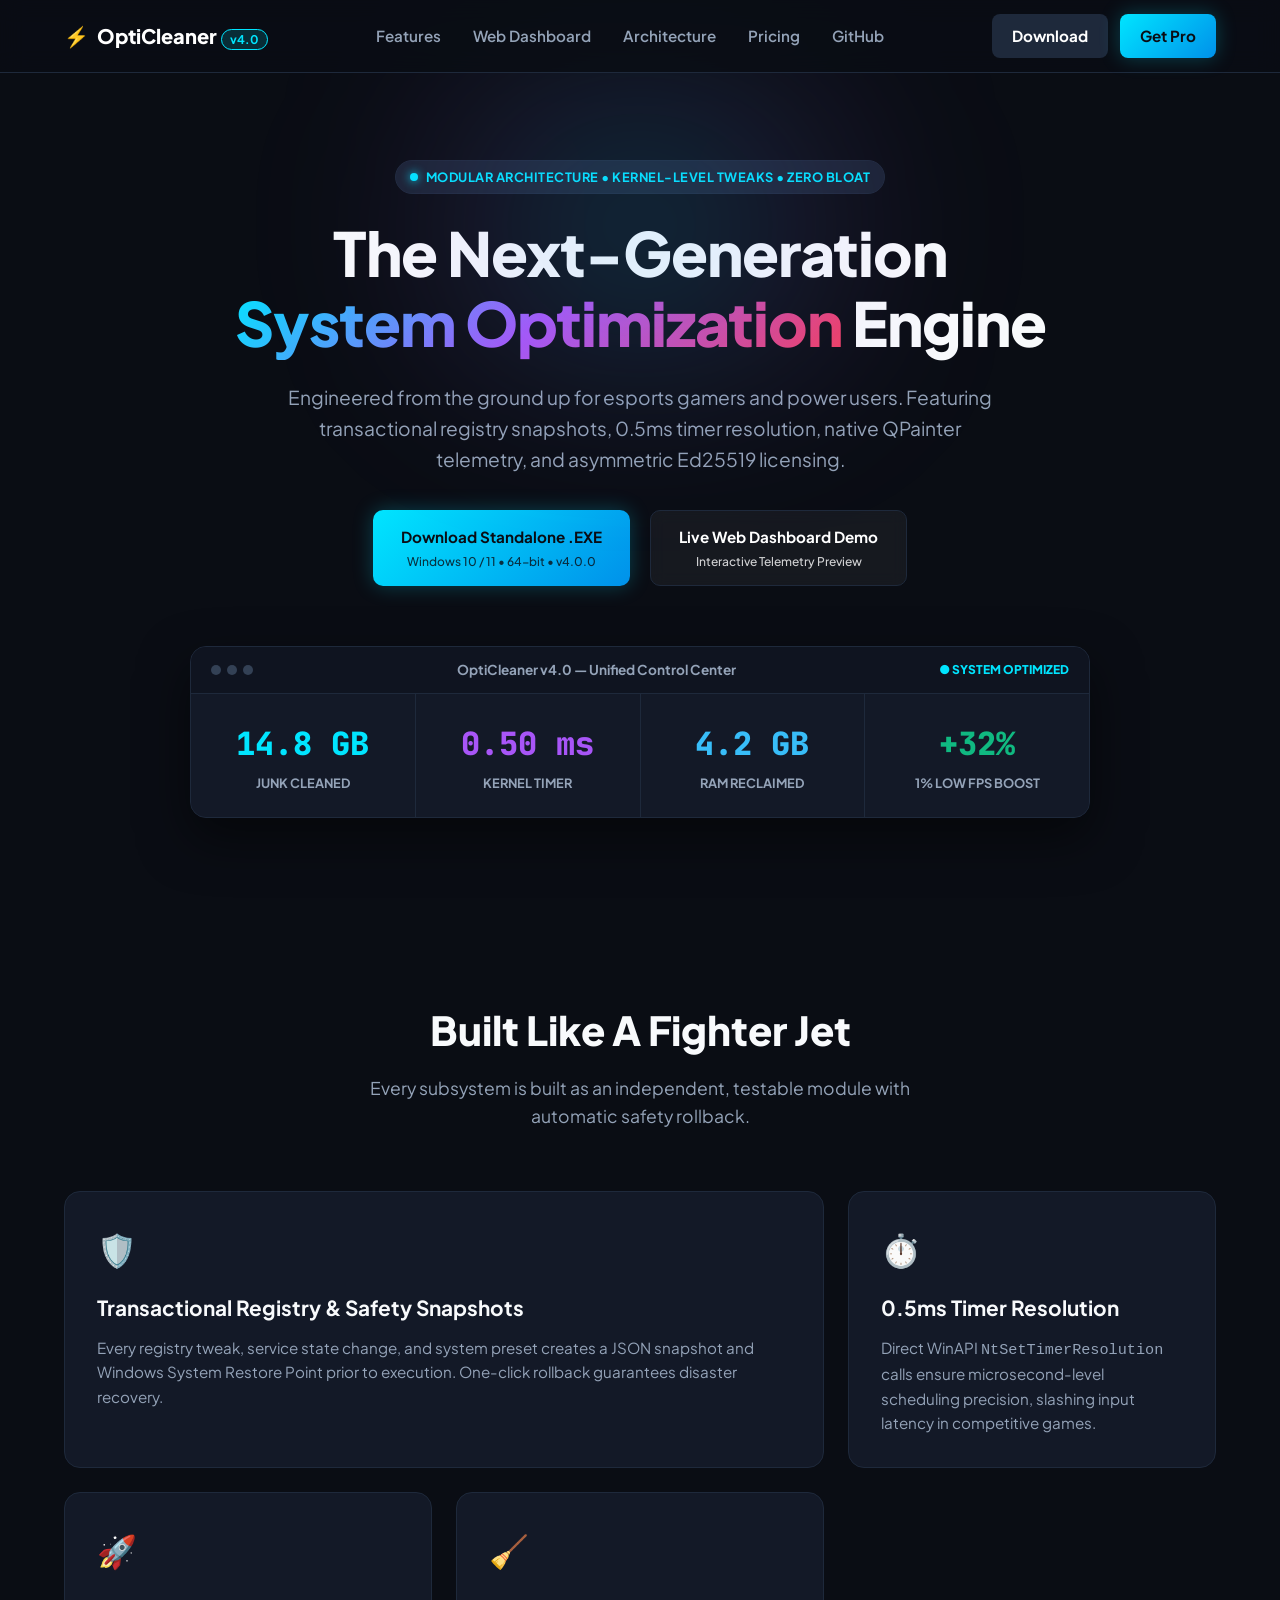
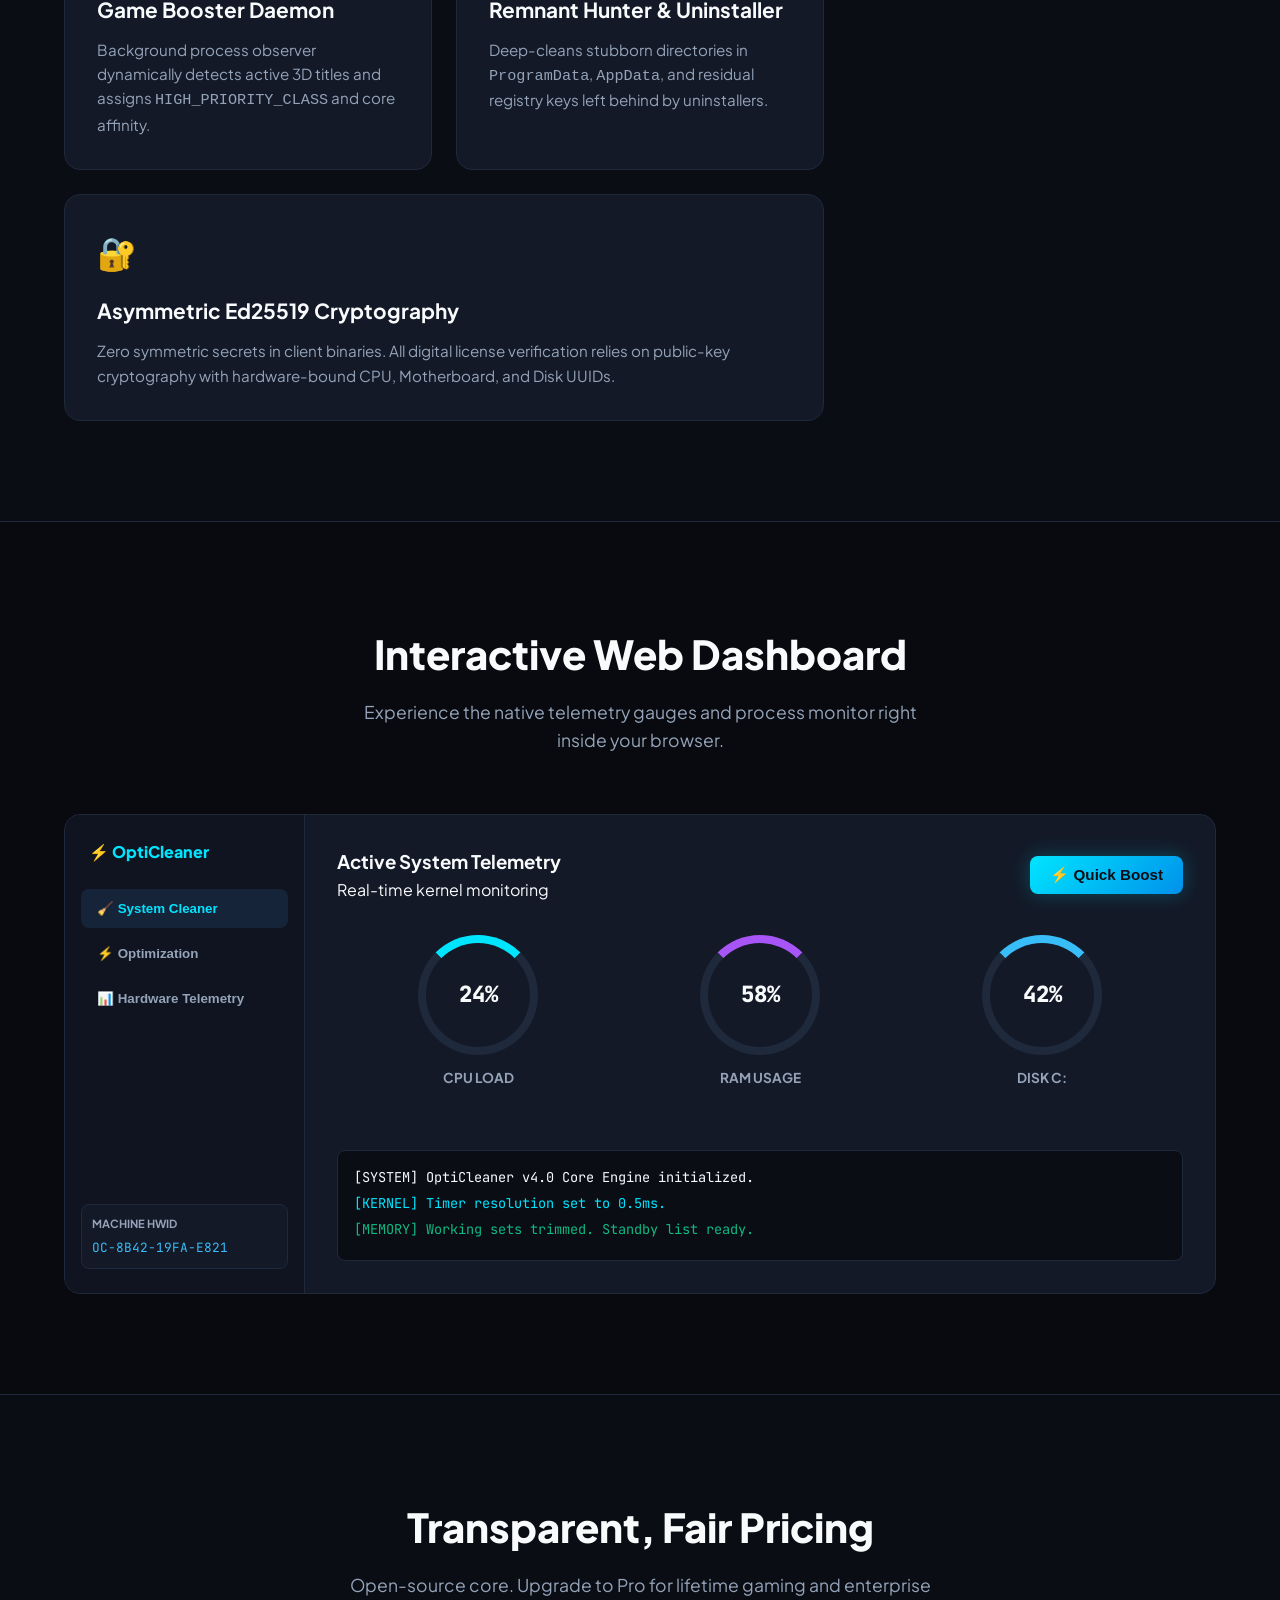
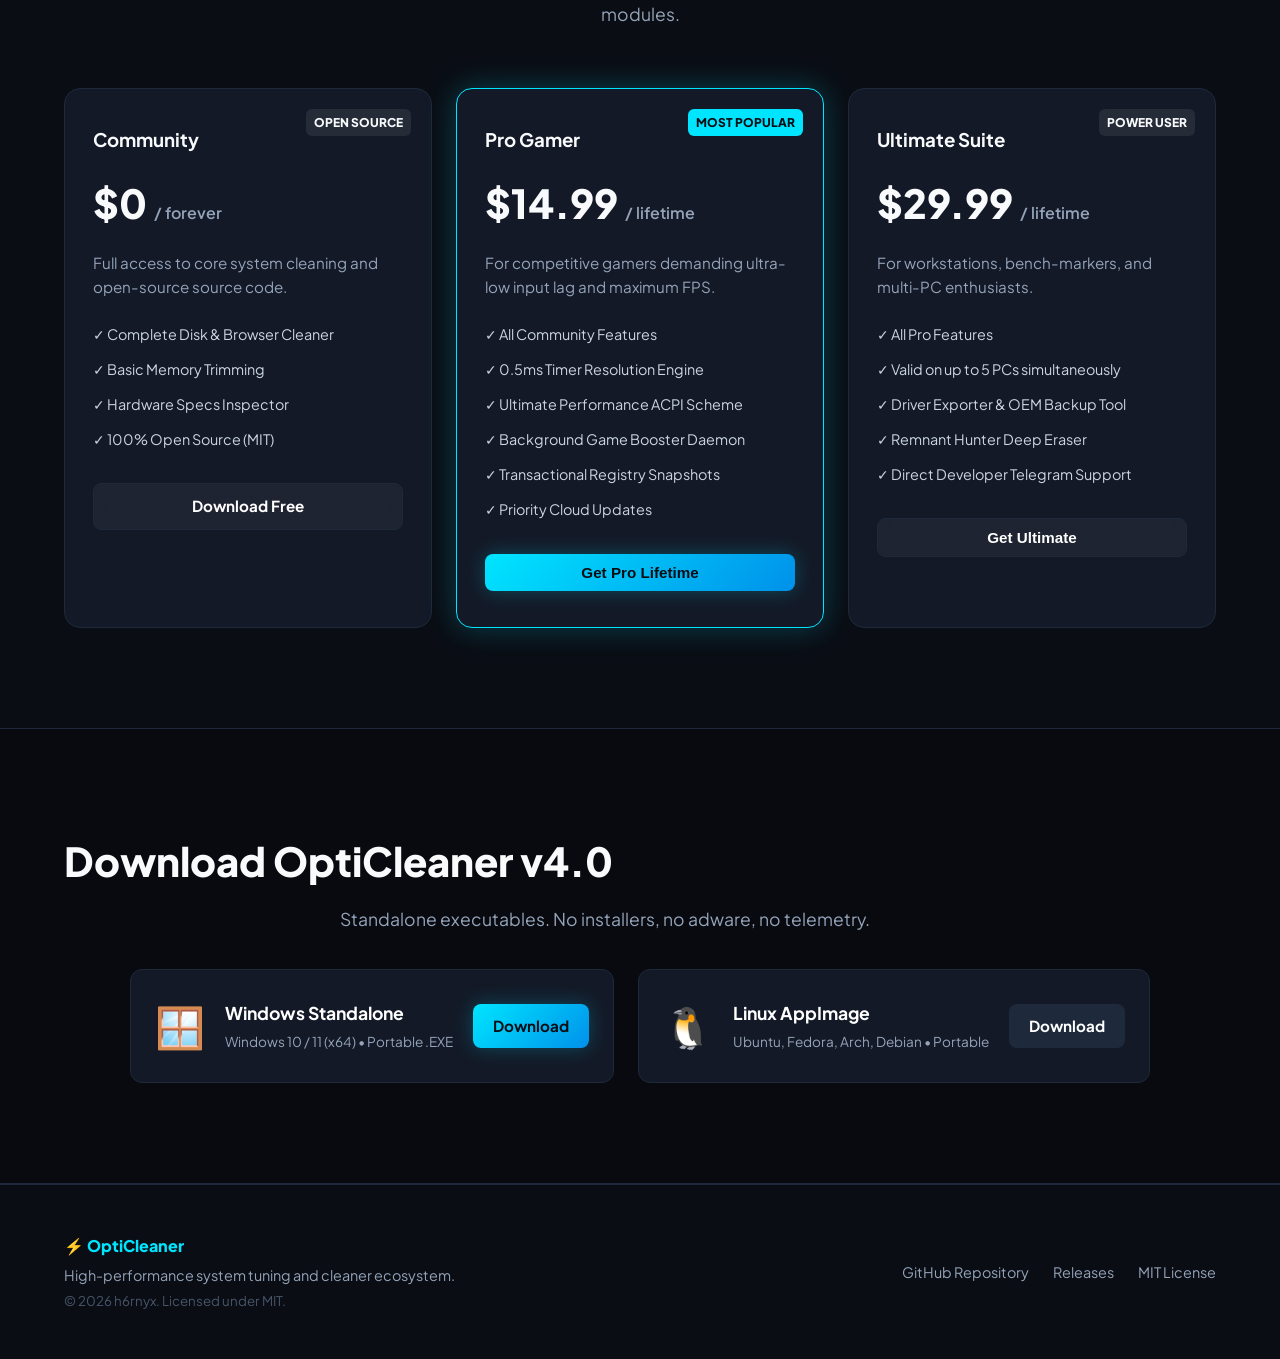
==== website/index.html @ 1ecb8e1f "feat: OptiCleaner v4.0.0 - Complete Modular Architecture & AppSec Security Overhaul" ====
<!DOCTYPE html>
<html lang="en">
<head>
    <meta charset="UTF-8">
    <meta name="viewport" content="width=device-width, initial-scale=1.0">
    <title>OptiCleaner v4.0 — High-Performance System Suite & Tweaker</title>
    <link rel="stylesheet" href="styles.css">
    <link rel="preconnect" href="https://fonts.googleapis.com">
    <link rel="preconnect" href="https://fonts.gstatic.com" crossorigin>
    <link href="https://fonts.googleapis.com/css2?family=JetBrains+Mono:wght@400;700&family=Plus+Jakarta+Sans:wght@400;600;700;800;900&display=swap" rel="stylesheet">
</head>
<body>
    <!-- Navbar -->
    <header class="navbar">
        <div class="nav-container">
            <a href="#" class="nav-logo">
                <span class="logo-icon">⚡</span>
                <span class="logo-text">OptiCleaner <span class="badge-v">v4.0</span></span>
            </a>
            <nav class="nav-links">
                <a href="#features">Features</a>
                <a href="#dashboard">Web Dashboard</a>
                <a href="#architecture">Architecture</a>
                <a href="#pricing">Pricing</a>
                <a href="https://github.com/h6rnyxxx/OptiCleaner" target="_blank" class="nav-github">GitHub</a>
            </nav>
            <div class="nav-actions">
                <a href="#download" class="btn btn-secondary">Download</a>
                <a href="#pricing" class="btn btn-primary">Get Pro</a>
            </div>
        </div>
    </header>

    <!-- Hero Section -->
    <section class="hero">
        <div class="hero-bg-glow"></div>
        <div class="container hero-content">
            <div class="hero-tag">
                <span class="tag-dot"></span>
                MODULAR ARCHITECTURE • KERNEL-LEVEL TWEAKS • ZERO BLOAT
            </div>
            <h1 class="hero-title">
                The Next-Generation <br>
                <span class="gradient-text">System Optimization</span> Engine
            </h1>
            <p class="hero-subtitle">
                Engineered from the ground up for esports gamers and power users. Featuring transactional registry snapshots, 0.5ms timer resolution, native QPainter telemetry, and asymmetric Ed25519 licensing.
            </p>
            <div class="hero-cta-group">
                <a href="https://github.com/h6rnyxxx/OptiCleaner/releases/latest" class="btn btn-primary btn-lg">
                    <span>Download Standalone .EXE</span>
                    <small>Windows 10 / 11 • 64-bit • v4.0.0</small>
                </a>
                <a href="#dashboard" class="btn btn-glass btn-lg">
                    <span>Live Web Dashboard Demo</span>
                    <small>Interactive Telemetry Preview</small>
                </a>
            </div>

            <!-- Hero Mockup Display -->
            <div class="hero-preview-card">
                <div class="preview-header">
                    <div class="preview-dots">
                        <span></span><span></span><span></span>
                    </div>
                    <div class="preview-title">OptiCleaner v4.0 — Unified Control Center</div>
                    <div class="preview-status">● SYSTEM OPTIMIZED</div>
                </div>
                <div class="preview-grid">
                    <div class="metric-card">
                        <div class="metric-num text-cyan" id="hero-cleaned">14.8 GB</div>
                        <div class="metric-label">Junk Cleaned</div>
                    </div>
                    <div class="metric-card">
                        <div class="metric-num text-purple" id="hero-latency">0.50 ms</div>
                        <div class="metric-label">Kernel Timer</div>
                    </div>
                    <div class="metric-card">
                        <div class="metric-num text-blue" id="hero-ram">4.2 GB</div>
                        <div class="metric-label">RAM Reclaimed</div>
                    </div>
                    <div class="metric-card">
                        <div class="metric-num text-green" id="hero-fps">+32%</div>
                        <div class="metric-label">1% Low FPS Boost</div>
                    </div>
                </div>
            </div>
        </div>
    </section>

    <!-- Bento Features Section -->
    <section id="features" class="section">
        <div class="container">
            <div class="section-header">
                <h2 class="section-title">Built Like A Fighter Jet</h2>
                <p class="section-desc">Every subsystem is built as an independent, testable module with automatic safety rollback.</p>
            </div>
            <div class="bento-grid">
                <div class="bento-card bento-wide">
                    <div class="bento-icon">🛡️</div>
                    <h3>Transactional Registry & Safety Snapshots</h3>
                    <p>Every registry tweak, service state change, and system preset creates a JSON snapshot and Windows System Restore Point prior to execution. One-click rollback guarantees disaster recovery.</p>
                </div>
                <div class="bento-card">
                    <div class="bento-icon">⏱️</div>
                    <h3>0.5ms Timer Resolution</h3>
                    <p>Direct WinAPI <code>NtSetTimerResolution</code> calls ensure microsecond-level scheduling precision, slashing input latency in competitive games.</p>
                </div>
                <div class="bento-card">
                    <div class="bento-icon">🚀</div>
                    <h3>Game Booster Daemon</h3>
                    <p>Background process observer dynamically detects active 3D titles and assigns <code>HIGH_PRIORITY_CLASS</code> and core affinity.</p>
                </div>
                <div class="bento-card">
                    <div class="bento-icon">🧹</div>
                    <h3>Remnant Hunter & Uninstaller</h3>
                    <p>Deep-cleans stubborn directories in <code>ProgramData</code>, <code>AppData</code>, and residual registry keys left behind by uninstallers.</p>
                </div>
                <div class="bento-card bento-wide">
                    <div class="bento-icon">🔐</div>
                    <h3>Asymmetric Ed25519 Cryptography</h3>
                    <p>Zero symmetric secrets in client binaries. All digital license verification relies on public-key cryptography with hardware-bound CPU, Motherboard, and Disk UUIDs.</p>
                </div>
            </div>
        </div>
    </section>

    <!-- Interactive Live Web Dashboard -->
    <section id="dashboard" class="section section-dark">
        <div class="container">
            <div class="section-header">
                <h2 class="section-title">Interactive Web Dashboard</h2>
                <p class="section-desc">Experience the native telemetry gauges and process monitor right inside your browser.</p>
            </div>
            <div class="dashboard-window">
                <div class="dash-sidebar">
                    <div class="dash-brand">⚡ OptiCleaner</div>
                    <button class="dash-nav-item active" onclick="switchDashTab(0)">🧹 System Cleaner</button>
                    <button class="dash-nav-item" onclick="switchDashTab(1)">⚡ Optimization</button>
                    <button class="dash-nav-item" onclick="switchDashTab(2)">📊 Hardware Telemetry</button>
                    <div class="dash-hwid-box">
                        <small>MACHINE HWID</small>
                        <code>OC-8B42-19FA-E821</code>
                    </div>
                </div>
                <div class="dash-content">
                    <div class="dash-header">
                        <div>
                            <h3>Active System Telemetry</h3>
                            <p class="text-muted">Real-time kernel monitoring</p>
                        </div>
                        <button class="btn btn-primary" onclick="simulateOptimize()">⚡ Quick Boost</button>
                    </div>
                    <div class="dash-gauges">
                        <div class="gauge-box">
                            <div class="gauge-circle" id="gauge-cpu" style="--val: 24">
                                <span id="gauge-cpu-val">24%</span>
                            </div>
                            <h4>CPU LOAD</h4>
                        </div>
                        <div class="gauge-box">
                            <div class="gauge-circle gauge-purple" id="gauge-ram" style="--val: 58">
                                <span id="gauge-ram-val">58%</span>
                            </div>
                            <h4>RAM USAGE</h4>
                        </div>
                        <div class="gauge-box">
                            <div class="gauge-circle gauge-blue" id="gauge-disk" style="--val: 42">
                                <span id="gauge-disk-val">42%</span>
                            </div>
                            <h4>DISK C:</h4>
                        </div>
                    </div>
                    <div class="dash-terminal" id="dash-log">
                        <div class="log-line">[SYSTEM] OptiCleaner v4.0 Core Engine initialized.</div>
                        <div class="log-line text-cyan">[KERNEL] Timer resolution set to 0.5ms.</div>
                        <div class="log-line text-green">[MEMORY] Working sets trimmed. Standby list ready.</div>
                    </div>
                </div>
            </div>
        </div>
    </section>

    <!-- Pricing Section -->
    <section id="pricing" class="section">
        <div class="container">
            <div class="section-header">
                <h2 class="section-title">Transparent, Fair Pricing</h2>
                <p class="section-desc">Open-source core. Upgrade to Pro for lifetime gaming and enterprise modules.</p>
            </div>
            <div class="pricing-grid">
                <!-- Free Tier -->
                <div class="pricing-card">
                    <div class="pricing-badge">OPEN SOURCE</div>
                    <h3>Community</h3>
                    <div class="pricing-price">$0 <span>/ forever</span></div>
                    <p class="pricing-desc">Full access to core system cleaning and open-source source code.</p>
                    <ul class="pricing-features">
                        <li>✓ Complete Disk & Browser Cleaner</li>
                        <li>✓ Basic Memory Trimming</li>
                        <li>✓ Hardware Specs Inspector</li>
                        <li>✓ 100% Open Source (MIT)</li>
                    </ul>
                    <a href="#download" class="btn btn-glass btn-block">Download Free</a>
                </div>

                <!-- Pro Tier -->
                <div class="pricing-card pricing-featured">
                    <div class="pricing-badge">MOST POPULAR</div>
                    <h3>Pro Gamer</h3>
                    <div class="pricing-price">$14.99 <span>/ lifetime</span></div>
                    <p class="pricing-desc">For competitive gamers demanding ultra-low input lag and maximum FPS.</p>
                    <ul class="pricing-features">
                        <li>✓ All Community Features</li>
                        <li>✓ 0.5ms Timer Resolution Engine</li>
                        <li>✓ Ultimate Performance ACPI Scheme</li>
                        <li>✓ Background Game Booster Daemon</li>
                        <li>✓ Transactional Registry Snapshots</li>
                        <li>✓ Priority Cloud Updates</li>
                    </ul>
                    <button class="btn btn-primary btn-block" onclick="openCheckout('Pro Gamer', '$14.99')">Get Pro Lifetime</button>
                </div>

                <!-- Ultimate Tier -->
                <div class="pricing-card">
                    <div class="pricing-badge">POWER USER</div>
                    <h3>Ultimate Suite</h3>
                    <div class="pricing-price">$29.99 <span>/ lifetime</span></div>
                    <p class="pricing-desc">For workstations, bench-markers, and multi-PC enthusiasts.</p>
                    <ul class="pricing-features">
                        <li>✓ All Pro Features</li>
                        <li>✓ Valid on up to 5 PCs simultaneously</li>
                        <li>✓ Driver Exporter & OEM Backup Tool</li>
                        <li>✓ Remnant Hunter Deep Eraser</li>
                        <li>✓ Direct Developer Telegram Support</li>
                    </ul>
                    <button class="btn btn-glass btn-block" onclick="openCheckout('Ultimate Suite', '$29.99')">Get Ultimate</button>
                </div>
            </div>
        </div>
    </section>

    <!-- Download Section -->
    <section id="download" class="section section-dark">
        <div class="container text-center">
            <h2 class="section-title">Download OptiCleaner v4.0</h2>
            <p class="section-desc">Standalone executables. No installers, no adware, no telemetry.</p>
            <div class="download-cards">
                <a href="https://github.com/h6rnyxxx/OptiCleaner/releases/latest" class="dl-card">
                    <div class="dl-icon">🪟</div>
                    <div class="dl-info">
                        <h4>Windows Standalone</h4>
                        <p>Windows 10 / 11 (x64) • Portable .EXE</p>
                    </div>
                    <span class="btn btn-primary">Download</span>
                </a>
                <a href="https://github.com/h6rnyxxx/OptiCleaner/releases/latest" class="dl-card">
                    <div class="dl-icon">🐧</div>
                    <div class="dl-info">
                        <h4>Linux AppImage</h4>
                        <p>Ubuntu, Fedora, Arch, Debian • Portable</p>
                    </div>
                    <span class="btn btn-secondary">Download</span>
                </a>
            </div>
        </div>
    </section>

    <!-- Payment Gateway Modal -->
    <div class="modal-backdrop" id="checkoutModal">
        <div class="modal-card">
            <button class="modal-close" onclick="closeCheckout()">&times;</button>
            <div class="modal-header">
                <h3 id="modalPlanTitle">Pro Gamer License</h3>
                <div class="modal-price" id="modalPlanPrice">$14.99</div>
            </div>
            <div class="payment-tabs">
                <button class="pay-tab active" onclick="switchPayMethod('card')">💳 Credit Card (Stripe)</button>
                <button class="pay-tab" onclick="switchPayMethod('crypto')">🪙 Crypto (USDT / TON)</button>
            </div>
            <div class="payment-body" id="payForm">
                <div class="form-group">
                    <label>Your Hardware HWID (from OptiCleaner App)</label>
                    <input type="text" id="payHwid" placeholder="OC-XXXX-XXXX-XXXX-XXXX" value="OC-8B42-19FA-E821">
                </div>
                <div class="form-group">
                    <label>Email Address</label>
                    <input type="email" id="payEmail" placeholder="your.email@domain.com">
                </div>
                <button class="btn btn-primary btn-block" onclick="processMockPayment()">Complete Secure Checkout</button>
                <div class="payment-security-note">🔒 256-bit SSL encrypted • Instant key delivery via Ed25519 token</div>
            </div>
            <div class="payment-success" id="paySuccess" style="display:none;">
                <div class="success-icon">✓</div>
                <h4>Payment Successful!</h4>
                <p>Your cryptographically signed license token has been generated:</p>
                <textarea class="token-box" id="tokenResult" readonly></textarea>
                <button class="btn btn-secondary btn-block" onclick="copyToken()">Copy Token to Clipboard</button>
            </div>
        </div>
    </div>

    <!-- Footer -->
    <footer class="footer">
        <div class="container footer-content">
            <div class="footer-left">
                <div class="footer-logo">⚡ OptiCleaner</div>
                <p>High-performance system tuning and cleaner ecosystem.</p>
                <small>© 2026 h6rnyx. Licensed under MIT.</small>
            </div>
            <div class="footer-links">
                <a href="https://github.com/h6rnyxxx/OptiCleaner" target="_blank">GitHub Repository</a>
                <a href="https://github.com/h6rnyxxx/OptiCleaner/releases" target="_blank">Releases</a>
                <a href="https://github.com/h6rnyxxx/OptiCleaner/blob/main/LICENSE" target="_blank">MIT License</a>
            </div>
        </div>
    </footer>

    <script src="app.js"></script>
</body>
</html>
---- website/styles.css ----
/* OptiCleaner v4.0 - Official Web Ecosystem Stylesheet */

:root {
    --bg-dark: #0A0D14;
    --bg-card: #131927;
    --bg-card-hover: #1A2234;
    --border: #1E293B;
    --cyan: #00E5FF;
    --cyan-glow: rgba(0, 229, 255, 0.25);
    --purple: #A855F7;
    --pink: #F43F5E;
    --text-primary: #F8FAFC;
    --text-muted: #94A3B8;
    --font-main: 'Plus Jakarta Sans', -apple-system, sans-serif;
    --font-mono: 'JetBrains Mono', monospace;
}

* {
    margin: 0;
    padding: 0;
    box-sizing: border-box;
}

body {
    background-color: var(--bg-dark);
    color: var(--text-primary);
    font-family: var(--font-main);
    line-height: 1.6;
    overflow-x: hidden;
}

.container {
    width: 100%;
    max-width: 1200px;
    margin: 0 auto;
    padding: 0 24px;
}

/* Navbar */
.navbar {
    position: fixed;
    top: 0;
    left: 0;
    width: 100%;
    z-index: 100;
    background: rgba(10, 13, 20, 0.85);
    backdrop-filter: blur(12px);
    border-bottom: 1px solid var(--border);
}

.nav-container {
    max-width: 1200px;
    margin: 0 auto;
    display: flex;
    align-items: center;
    justify-content: space-between;
    height: 72px;
    padding: 0 24px;
}

.nav-logo {
    display: flex;
    align-items: center;
    gap: 8px;
    text-decoration: none;
    color: #fff;
    font-weight: 800;
    font-size: 1.25rem;
}

.badge-v {
    font-size: 0.75rem;
    padding: 2px 8px;
    background: rgba(0, 229, 255, 0.15);
    color: var(--cyan);
    border: 1px solid var(--cyan);
    border-radius: 999px;
    font-weight: 700;
}

.nav-links {
    display: flex;
    gap: 32px;
}

.nav-links a {
    color: var(--text-muted);
    text-decoration: none;
    font-size: 0.95rem;
    font-weight: 600;
    transition: color 0.2s;
}

.nav-links a:hover {
    color: var(--cyan);
}

.nav-actions {
    display: flex;
    gap: 12px;
}

/* Buttons */
.btn {
    display: inline-flex;
    align-items: center;
    justify-content: center;
    flex-direction: column;
    padding: 10px 20px;
    border-radius: 8px;
    font-weight: 700;
    font-size: 0.95rem;
    text-decoration: none;
    cursor: pointer;
    border: none;
    transition: all 0.2s;
}

.btn-primary {
    background: linear-gradient(135deg, #00E5FF, #0091EA);
    color: #0A0D14;
    box-shadow: 0 0 20px var(--cyan-glow);
}

.btn-primary:hover {
    transform: translateY(-2px);
    box-shadow: 0 0 30px rgba(0, 229, 255, 0.4);
}

.btn-secondary {
    background: #1E293B;
    color: #fff;
}

.btn-secondary:hover {
    background: #334155;
}

.btn-glass {
    background: rgba(255, 255, 255, 0.05);
    border: 1px solid var(--border);
    color: #fff;
    backdrop-filter: blur(8px);
}

.btn-glass:hover {
    background: rgba(255, 255, 255, 0.1);
}

.btn-lg {
    padding: 14px 28px;
    border-radius: 10px;
}

.btn-lg small {
    font-size: 0.75rem;
    font-weight: 500;
    opacity: 0.8;
    margin-top: 2px;
}

.btn-block {
    width: 100%;
}

/* Hero */
.hero {
    position: relative;
    padding-top: 160px;
    padding-bottom: 80px;
    text-align: center;
}

.hero-bg-glow {
    position: absolute;
    top: 50px;
    left: 50%;
    transform: translateX(-50%);
    width: 600px;
    height: 350px;
    background: radial-gradient(circle, rgba(0, 229, 255, 0.18) 0%, rgba(168, 85, 247, 0.1) 50%, transparent 80%);
    filter: blur(80px);
    pointer-events: none;
}

.hero-tag {
    display: inline-flex;
    align-items: center;
    gap: 8px;
    padding: 6px 14px;
    background: rgba(30, 41, 59, 0.8);
    border: 1px solid var(--border);
    border-radius: 999px;
    font-size: 0.8rem;
    font-weight: 700;
    letter-spacing: 0.5px;
    color: var(--cyan);
    margin-bottom: 24px;
}

.tag-dot {
    width: 8px;
    height: 8px;
    background: var(--cyan);
    border-radius: 50%;
    box-shadow: 0 0 10px var(--cyan);
}

.hero-title {
    font-size: 3.8rem;
    font-weight: 900;
    line-height: 1.15;
    margin-bottom: 24px;
    letter-spacing: -1px;
}

.gradient-text {
    background: linear-gradient(135deg, #00E5FF 0%, #A855F7 50%, #F43F5E 100%);
    -webkit-background-clip: text;
    -webkit-text-fill-color: transparent;
}

.hero-subtitle {
    font-size: 1.2rem;
    color: var(--text-muted);
    max-width: 720px;
    margin: 0 auto 36px;
}

.hero-cta-group {
    display: flex;
    justify-content: center;
    gap: 20px;
    margin-bottom: 60px;
}

/* Mockup Display */
.hero-preview-card {
    background: var(--bg-card);
    border: 1px solid var(--border);
    border-radius: 16px;
    max-width: 900px;
    margin: 0 auto;
    overflow: hidden;
    box-shadow: 0 20px 50px rgba(0, 0, 0, 0.5);
}

.preview-header {
    background: #0F1420;
    padding: 12px 20px;
    display: flex;
    align-items: center;
    justify-content: space-between;
    border-bottom: 1px solid var(--border);
}

.preview-dots {
    display: flex;
    gap: 6px;
}

.preview-dots span {
    width: 10px;
    height: 10px;
    border-radius: 50%;
    background: #334155;
}

.preview-title {
    font-size: 0.85rem;
    font-weight: 700;
    color: var(--text-muted);
}

.preview-status {
    font-size: 0.75rem;
    font-weight: 800;
    color: var(--cyan);
}

.preview-grid {
    display: grid;
    grid-template-columns: repeat(4, 1fr);
    gap: 1px;
    background: var(--border);
}

.metric-card {
    background: var(--bg-card);
    padding: 24px 16px;
    text-align: center;
}

.metric-num {
    font-size: 2rem;
    font-weight: 800;
    font-family: var(--font-mono);
    margin-bottom: 4px;
}

.metric-label {
    font-size: 0.8rem;
    font-weight: 700;
    color: var(--text-muted);
    text-transform: uppercase;
}

.text-cyan { color: var(--cyan); }
.text-purple { color: var(--purple); }
.text-blue { color: #38BDF8; }
.text-green { color: #10B981; }

/* Bento Section */
.section {
    padding: 100px 0;
}

.section-dark {
    background-color: #080A10;
    border-top: 1px solid var(--border);
    border-bottom: 1px solid var(--border);
}

.section-header {
    text-align: center;
    margin-bottom: 60px;
}

.section-title {
    font-size: 2.5rem;
    font-weight: 800;
    margin-bottom: 12px;
}

.section-desc {
    color: var(--text-muted);
    font-size: 1.1rem;
    max-width: 600px;
    margin: 0 auto;
}

.bento-grid {
    display: grid;
    grid-template-columns: repeat(3, 1fr);
    gap: 24px;
}

.bento-card {
    background: var(--bg-card);
    border: 1px solid var(--border);
    border-radius: 16px;
    padding: 32px;
    transition: transform 0.2s, border-color 0.2s;
}

.bento-card:hover {
    transform: translateY(-4px);
    border-color: rgba(0, 229, 255, 0.4);
}

.bento-wide {
    grid-column: span 2;
}

.bento-icon {
    font-size: 2rem;
    margin-bottom: 16px;
}

.bento-card h3 {
    font-size: 1.3rem;
    margin-bottom: 12px;
}

.bento-card p {
    color: var(--text-muted);
    font-size: 0.95rem;
}

/* Dashboard Mock */
.dashboard-window {
    background: var(--bg-card);
    border: 1px solid var(--border);
    border-radius: 16px;
    display: flex;
    min-height: 480px;
    overflow: hidden;
}

.dash-sidebar {
    width: 240px;
    background: #0F1420;
    border-right: 1px solid var(--border);
    padding: 24px 16px;
    display: flex;
    flex-direction: column;
}

.dash-brand {
    font-weight: 800;
    color: var(--cyan);
    margin-bottom: 24px;
    padding-left: 8px;
}

.dash-nav-item {
    background: transparent;
    border: none;
    color: var(--text-muted);
    padding: 12px 16px;
    text-align: left;
    border-radius: 8px;
    font-weight: 600;
    cursor: pointer;
    margin-bottom: 6px;
    transition: all 0.2s;
}

.dash-nav-item.active, .dash-nav-item:hover {
    background: #16243A;
    color: var(--cyan);
}

.dash-hwid-box {
    margin-top: auto;
    background: #131927;
    border: 1px solid var(--border);
    border-radius: 8px;
    padding: 10px;
}

.dash-hwid-box small {
    display: block;
    color: var(--text-muted);
    font-size: 0.7rem;
    font-weight: 700;
}

.dash-hwid-box code {
    font-family: var(--font-mono);
    color: #38BDF8;
    font-size: 0.8rem;
}

.dash-content {
    flex: 1;
    padding: 32px;
    display: flex;
    flex-direction: column;
}

.dash-header {
    display: flex;
    justify-content: space-between;
    align-items: center;
    margin-bottom: 32px;
}

.dash-gauges {
    display: flex;
    justify-content: space-around;
    margin-bottom: 32px;
}

.gauge-box {
    text-align: center;
}

.gauge-circle {
    width: 120px;
    height: 120px;
    border-radius: 50%;
    border: 8px solid var(--border);
    border-top-color: var(--cyan);
    display: flex;
    align-items: center;
    justify-content: center;
    font-size: 1.4rem;
    font-weight: 800;
    font-family: var(--font-mono);
    margin: 0 auto 12px;
}

.gauge-purple {
    border-top-color: var(--purple);
}

.gauge-blue {
    border-top-color: #38BDF8;
}

.gauge-box h4 {
    font-size: 0.85rem;
    color: var(--text-muted);
}

.dash-terminal {
    background: #0A0D14;
    border: 1px solid var(--border);
    border-radius: 8px;
    padding: 16px;
    font-family: var(--font-mono);
    font-size: 0.85rem;
    margin-top: auto;
}

.log-line {
    margin-bottom: 4px;
}

/* Pricing Grid */
.pricing-grid {
    display: grid;
    grid-template-columns: repeat(3, 1fr);
    gap: 24px;
}

.pricing-card {
    background: var(--bg-card);
    border: 1px solid var(--border);
    border-radius: 16px;
    padding: 36px 28px;
    position: relative;
}

.pricing-featured {
    border-color: var(--cyan);
    box-shadow: 0 0 30px var(--cyan-glow);
}

.pricing-badge {
    position: absolute;
    top: 20px;
    right: 20px;
    font-size: 0.75rem;
    font-weight: 800;
    padding: 4px 8px;
    border-radius: 6px;
    background: rgba(255, 255, 255, 0.08);
}

.pricing-featured .pricing-badge {
    background: var(--cyan);
    color: #0A0D14;
}

.pricing-price {
    font-size: 2.5rem;
    font-weight: 900;
    margin: 16px 0;
}

.pricing-price span {
    font-size: 1rem;
    color: var(--text-muted);
    font-weight: 600;
}

.pricing-desc {
    color: var(--text-muted);
    font-size: 0.95rem;
    margin-bottom: 24px;
}

.pricing-features {
    list-style: none;
    margin-bottom: 32px;
}

.pricing-features li {
    margin-bottom: 12px;
    font-size: 0.9rem;
    color: #CBD5E1;
}

/* Download Cards */
.download-cards {
    display: flex;
    justify-content: center;
    gap: 24px;
    margin-top: 36px;
}

.dl-card {
    background: var(--bg-card);
    border: 1px solid var(--border);
    border-radius: 12px;
    padding: 24px;
    display: flex;
    align-items: center;
    gap: 20px;
    text-decoration: none;
    color: #fff;
    min-width: 380px;
    transition: all 0.2s;
}

.dl-card:hover {
    border-color: var(--cyan);
    transform: translateY(-2px);
}

.dl-icon {
    font-size: 2.5rem;
}

.dl-info {
    text-align: left;
    flex: 1;
}

.dl-info h4 {
    font-size: 1.1rem;
    margin-bottom: 4px;
}

.dl-info p {
    color: var(--text-muted);
    font-size: 0.85rem;
}

/* Modal */
.modal-backdrop {
    position: fixed;
    top: 0;
    left: 0;
    width: 100%;
    height: 100%;
    background: rgba(0, 0, 0, 0.8);
    backdrop-filter: blur(8px);
    z-index: 200;
    display: none;
    align-items: center;
    justify-content: center;
}

.modal-card {
    background: var(--bg-card);
    border: 1px solid var(--border);
    border-radius: 16px;
    width: 100%;
    max-width: 480px;
    padding: 32px;
    position: relative;
}

.modal-close {
    position: absolute;
    top: 20px;
    right: 20px;
    background: transparent;
    border: none;
    color: var(--text-muted);
    font-size: 1.5rem;
    cursor: pointer;
}

.modal-header {
    display: flex;
    justify-content: space-between;
    align-items: center;
    margin-bottom: 24px;
}

.modal-price {
    font-size: 1.5rem;
    font-weight: 800;
    color: var(--cyan);
}

.payment-tabs {
    display: flex;
    gap: 8px;
    margin-bottom: 20px;
}

.pay-tab {
    flex: 1;
    background: #0F1420;
    border: 1px solid var(--border);
    color: var(--text-muted);
    padding: 10px;
    border-radius: 8px;
    font-weight: 600;
    cursor: pointer;
}

.pay-tab.active {
    border-color: var(--cyan);
    color: var(--cyan);
}

.form-group {
    margin-bottom: 16px;
    text-align: left;
}

.form-group label {
    display: block;
    font-size: 0.85rem;
    font-weight: 600;
    margin-bottom: 6px;
    color: var(--text-muted);
}

.form-group input {
    width: 100%;
    background: #0F1420;
    border: 1px solid var(--border);
    border-radius: 8px;
    padding: 10px 14px;
    color: #fff;
    font-family: var(--font-main);
}

.payment-security-note {
    font-size: 0.75rem;
    color: var(--text-muted);
    text-align: center;
    margin-top: 12px;
}

.token-box {
    width: 100%;
    height: 100px;
    background: #0A0D14;
    border: 1px solid var(--border);
    border-radius: 8px;
    color: var(--cyan);
    font-family: var(--font-mono);
    padding: 12px;
    margin: 16px 0;
    resize: none;
}

.success-icon {
    font-size: 3rem;
    color: #10B981;
    text-align: center;
    margin-bottom: 12px;
}

/* Footer */
.footer {
    border-top: 1px solid var(--border);
    padding: 48px 0;
}

.footer-content {
    display: flex;
    justify-content: space-between;
    align-items: center;
}

.footer-logo {
    font-weight: 800;
    color: var(--cyan);
    margin-bottom: 6px;
}

.footer-left p {
    color: var(--text-muted);
    font-size: 0.9rem;
}

.footer-left small {
    color: #475569;
}

.footer-links {
    display: flex;
    gap: 24px;
}

.footer-links a {
    color: var(--text-muted);
    text-decoration: none;
    font-size: 0.9rem;
}

.footer-links a:hover {
    color: var(--cyan);
}
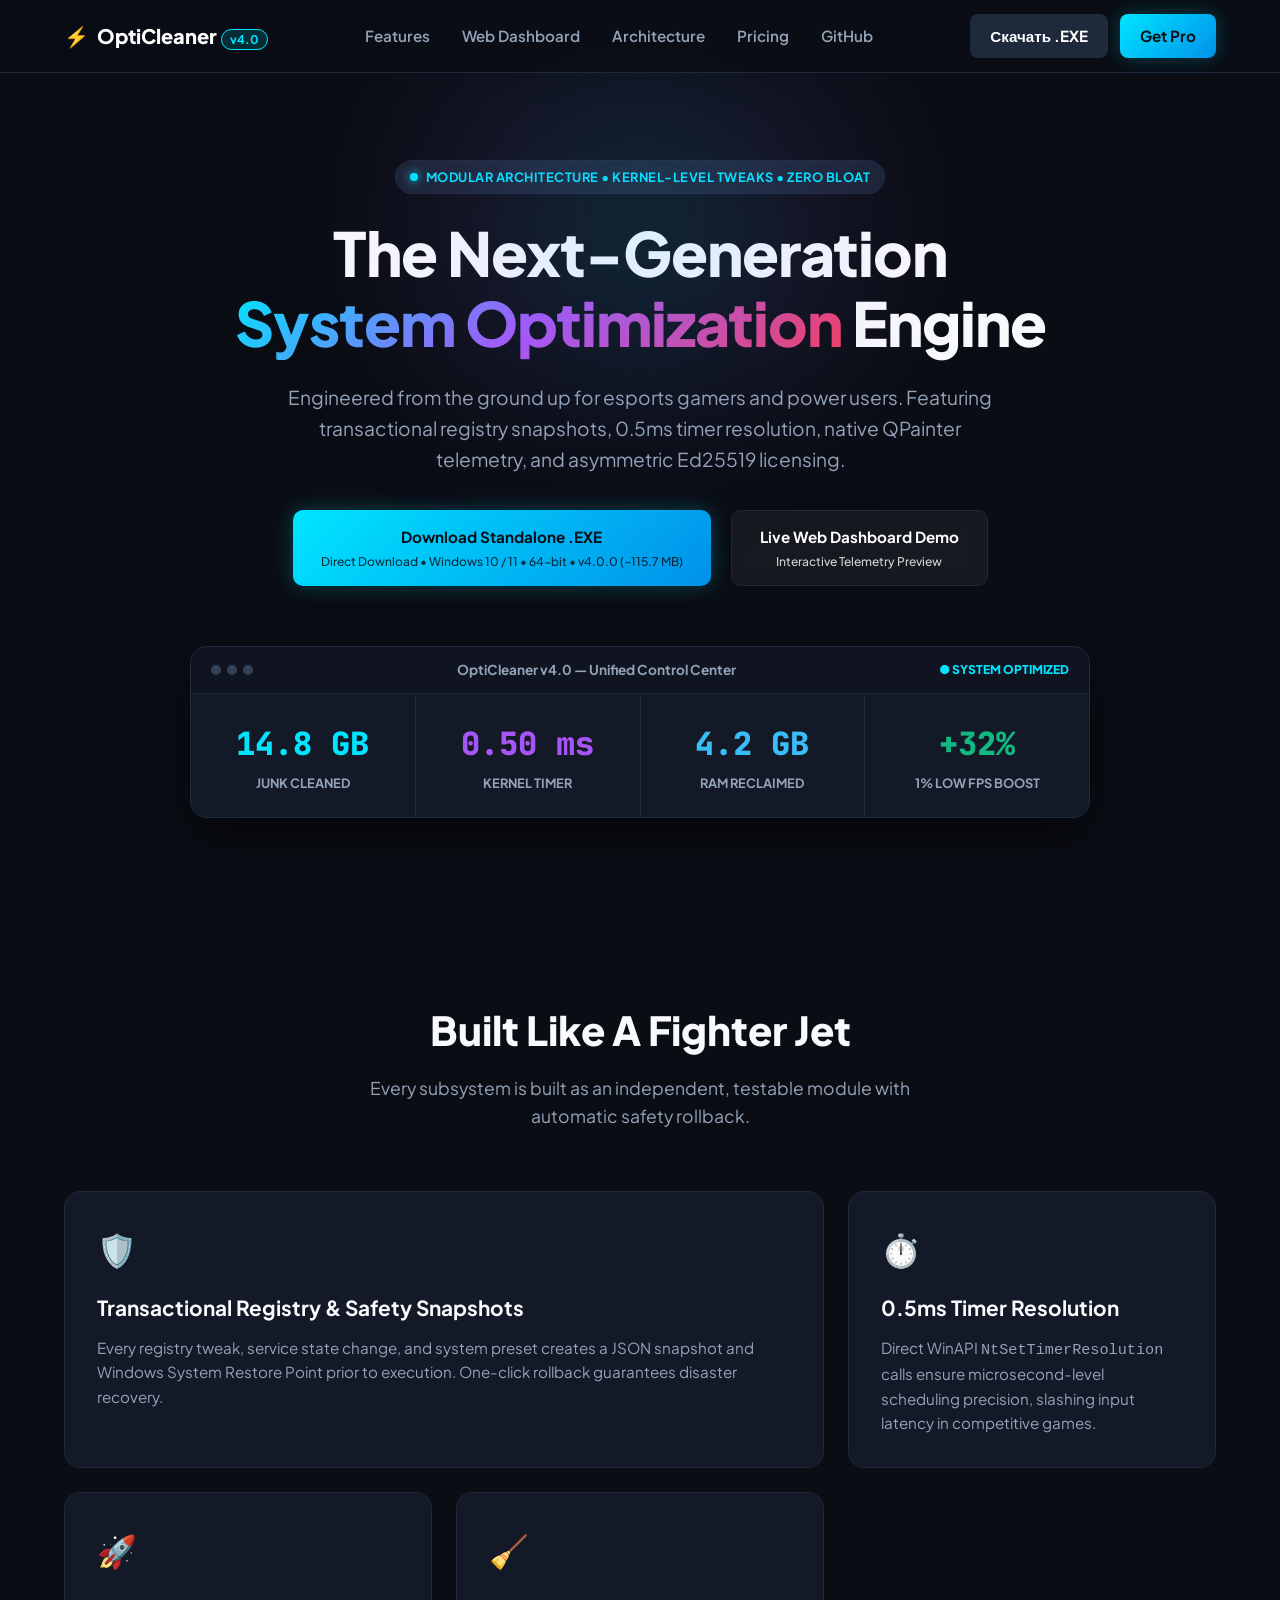
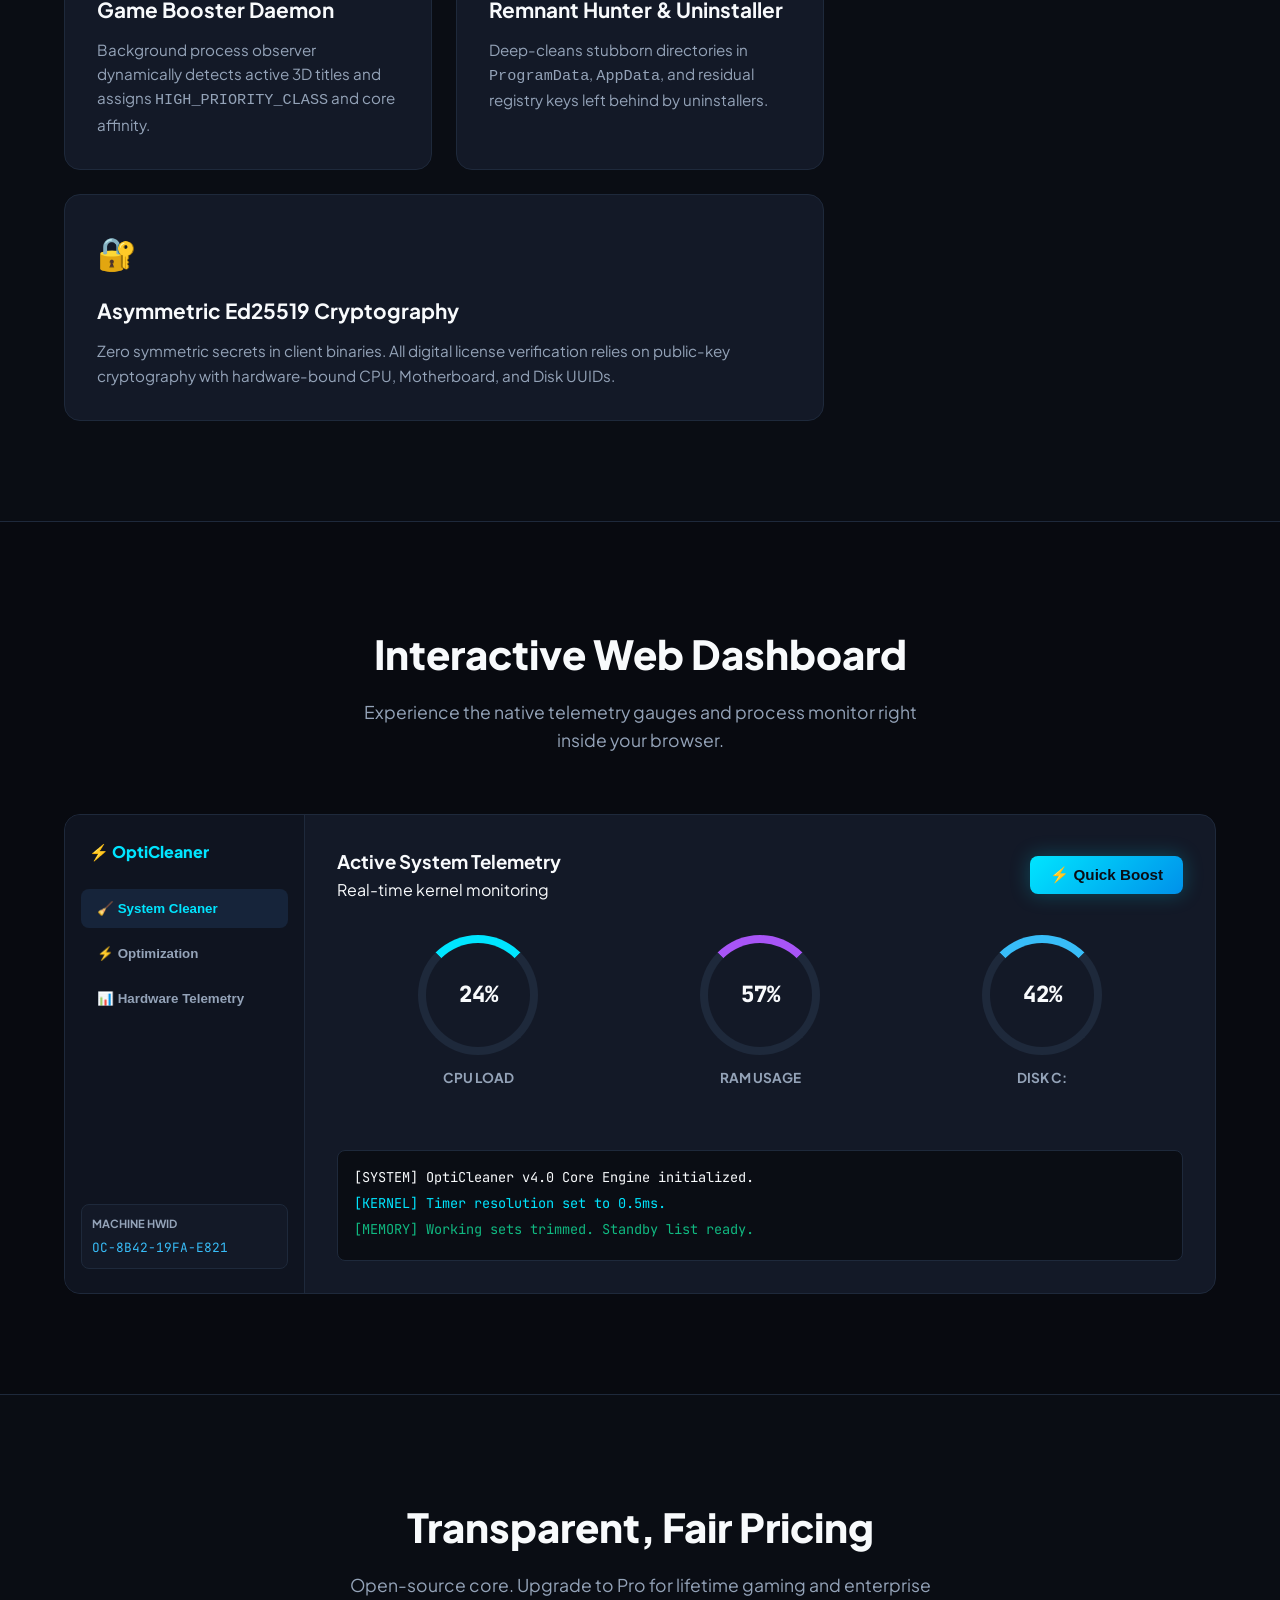
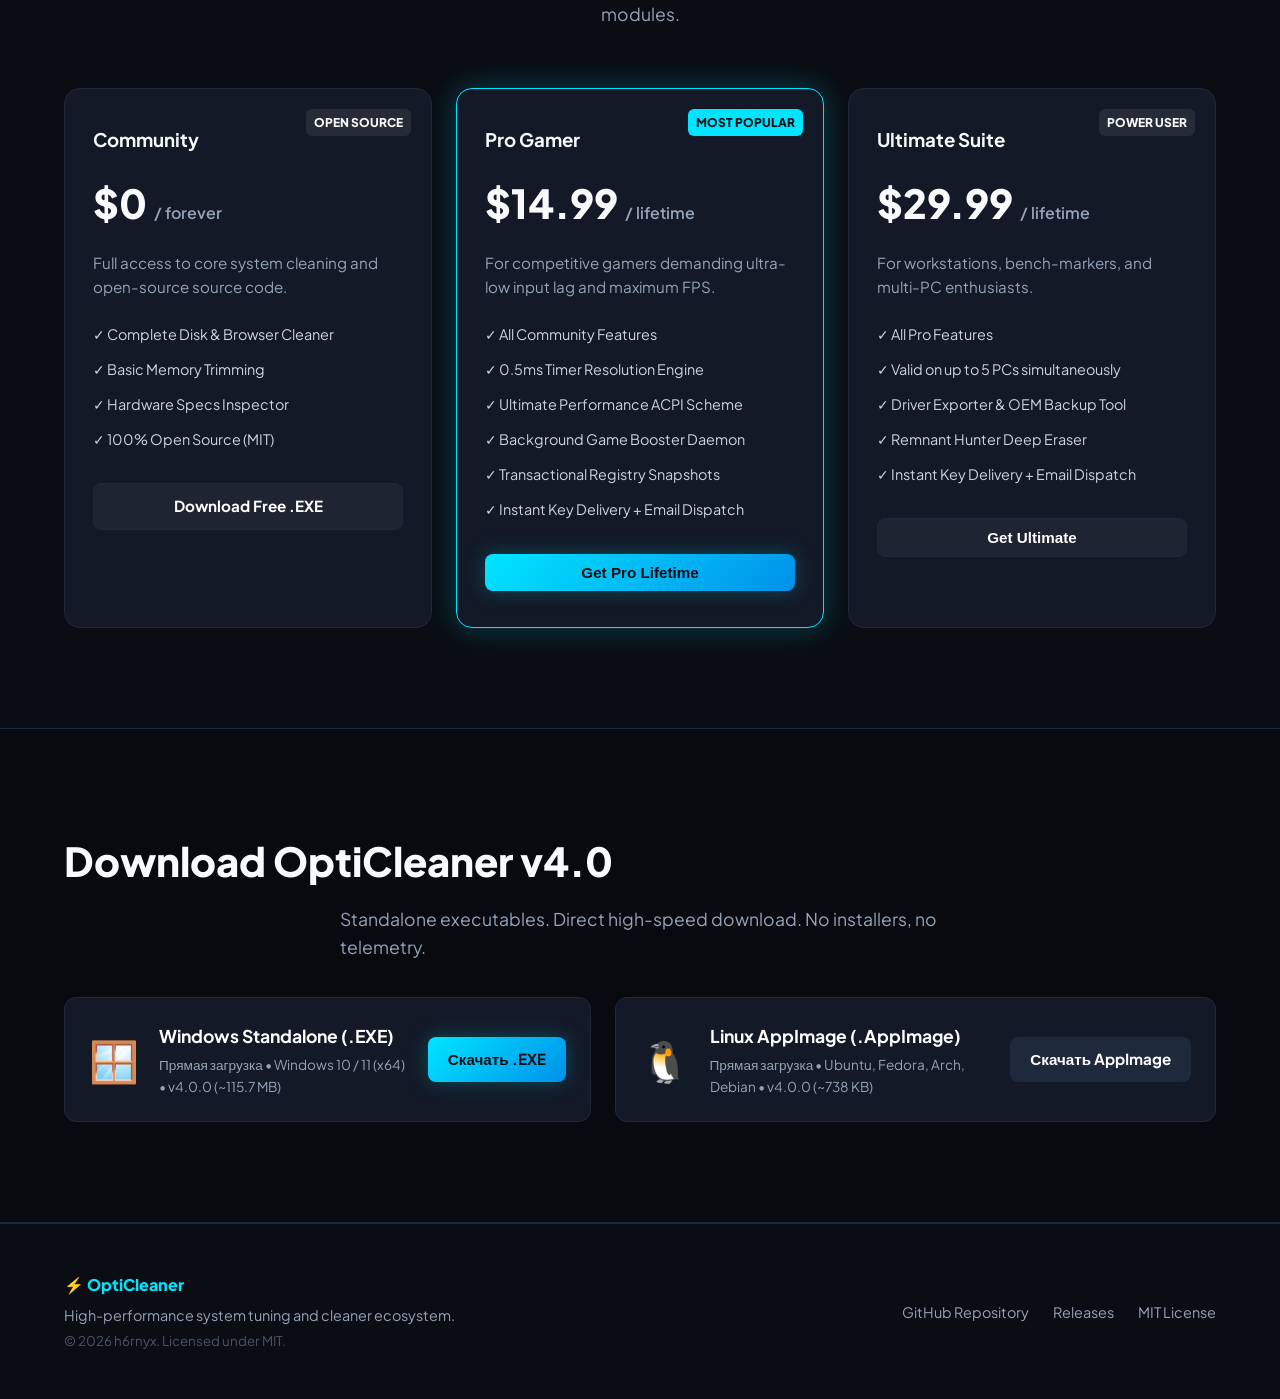
==== commit 8de0ec81: "fix(website): direct release download links, automated .lic generation and email dispatch" ====
--- a/website/index.html
+++ b/website/index.html
@@ -25,7 +25,7 @@
                 <a href="https://github.com/h6rnyxxx/OptiCleaner" target="_blank" class="nav-github">GitHub</a>
             </nav>
             <div class="nav-actions">
-                <a href="#download" class="btn btn-secondary">Download</a>
+                <a href="https://github.com/h6rnyxxx/OptiCleaner/releases/download/v4.0.0/OptiCleaner-v4.0.0-Windows.exe" download="OptiCleaner-v4.0.0-Windows.exe" class="btn btn-secondary" onclick="downloadFile('windows', event)">Скачать .EXE</a>
                 <a href="#pricing" class="btn btn-primary">Get Pro</a>
             </div>
         </div>
@@ -47,9 +47,9 @@
                 Engineered from the ground up for esports gamers and power users. Featuring transactional registry snapshots, 0.5ms timer resolution, native QPainter telemetry, and asymmetric Ed25519 licensing.
             </p>
             <div class="hero-cta-group">
-                <a href="https://github.com/h6rnyxxx/OptiCleaner/releases/latest" class="btn btn-primary btn-lg">
+                <a href="https://github.com/h6rnyxxx/OptiCleaner/releases/download/v4.0.0/OptiCleaner-v4.0.0-Windows.exe" download="OptiCleaner-v4.0.0-Windows.exe" class="btn btn-primary btn-lg" onclick="downloadFile('windows', event)">
                     <span>Download Standalone .EXE</span>
-                    <small>Windows 10 / 11 • 64-bit • v4.0.0</small>
+                    <small>Direct Download • Windows 10 / 11 • 64-bit • v4.0.0 (~115.7 MB)</small>
                 </a>
                 <a href="#dashboard" class="btn btn-glass btn-lg">
                     <span>Live Web Dashboard Demo</span>
@@ -201,7 +201,7 @@
                         <li>✓ Hardware Specs Inspector</li>
                         <li>✓ 100% Open Source (MIT)</li>
                     </ul>
-                    <a href="#download" class="btn btn-glass btn-block">Download Free</a>
+                    <a href="https://github.com/h6rnyxxx/OptiCleaner/releases/download/v4.0.0/OptiCleaner-v4.0.0-Windows.exe" download="OptiCleaner-v4.0.0-Windows.exe" class="btn btn-glass btn-block" onclick="downloadFile('windows', event)">Download Free .EXE</a>
                 </div>
 
                 <!-- Pro Tier -->
@@ -216,7 +216,7 @@
                         <li>✓ Ultimate Performance ACPI Scheme</li>
                         <li>✓ Background Game Booster Daemon</li>
                         <li>✓ Transactional Registry Snapshots</li>
-                        <li>✓ Priority Cloud Updates</li>
+                        <li>✓ Instant Key Delivery + Email Dispatch</li>
                     </ul>
                     <button class="btn btn-primary btn-block" onclick="openCheckout('Pro Gamer', '$14.99')">Get Pro Lifetime</button>
                 </div>
@@ -232,7 +232,7 @@
                         <li>✓ Valid on up to 5 PCs simultaneously</li>
                         <li>✓ Driver Exporter & OEM Backup Tool</li>
                         <li>✓ Remnant Hunter Deep Eraser</li>
-                        <li>✓ Direct Developer Telegram Support</li>
+                        <li>✓ Instant Key Delivery + Email Dispatch</li>
                     </ul>
                     <button class="btn btn-glass btn-block" onclick="openCheckout('Ultimate Suite', '$29.99')">Get Ultimate</button>
                 </div>
@@ -244,29 +244,29 @@
     <section id="download" class="section section-dark">
         <div class="container text-center">
             <h2 class="section-title">Download OptiCleaner v4.0</h2>
-            <p class="section-desc">Standalone executables. No installers, no adware, no telemetry.</p>
+            <p class="section-desc">Standalone executables. Direct high-speed download. No installers, no telemetry.</p>
             <div class="download-cards">
-                <a href="https://github.com/h6rnyxxx/OptiCleaner/releases/latest" class="dl-card">
+                <a href="https://github.com/h6rnyxxx/OptiCleaner/releases/download/v4.0.0/OptiCleaner-v4.0.0-Windows.exe" download="OptiCleaner-v4.0.0-Windows.exe" class="dl-card" onclick="downloadFile('windows', event)">
                     <div class="dl-icon">🪟</div>
                     <div class="dl-info">
-                        <h4>Windows Standalone</h4>
-                        <p>Windows 10 / 11 (x64) • Portable .EXE</p>
-                    </div>
-                    <span class="btn btn-primary">Download</span>
+                        <h4>Windows Standalone (.EXE)</h4>
+                        <p>Прямая загрузка • Windows 10 / 11 (x64) • v4.0.0 (~115.7 MB)</p>
+                    </div>
+                    <span class="btn btn-primary">Скачать .EXE</span>
                 </a>
-                <a href="https://github.com/h6rnyxxx/OptiCleaner/releases/latest" class="dl-card">
+                <a href="https://github.com/h6rnyxxx/OptiCleaner/releases/download/v4.0.0/OptiCleaner-v4.0.0-Linux.AppImage" download="OptiCleaner-v4.0.0-Linux.AppImage" class="dl-card" onclick="downloadFile('linux', event)">
                     <div class="dl-icon">🐧</div>
                     <div class="dl-info">
-                        <h4>Linux AppImage</h4>
-                        <p>Ubuntu, Fedora, Arch, Debian • Portable</p>
-                    </div>
-                    <span class="btn btn-secondary">Download</span>
+                        <h4>Linux AppImage (.AppImage)</h4>
+                        <p>Прямая загрузка • Ubuntu, Fedora, Arch, Debian • v4.0.0 (~738 KB)</p>
+                    </div>
+                    <span class="btn btn-secondary">Скачать AppImage</span>
                 </a>
             </div>
         </div>
     </section>
 
-    <!-- Payment Gateway Modal -->
+    <!-- Payment & License Modal -->
     <div class="modal-backdrop" id="checkoutModal">
         <div class="modal-card">
             <button class="modal-close" onclick="closeCheckout()">&times;</button>
@@ -275,27 +275,38 @@
                 <div class="modal-price" id="modalPlanPrice">$14.99</div>
             </div>
             <div class="payment-tabs">
-                <button class="pay-tab active" onclick="switchPayMethod('card')">💳 Credit Card (Stripe)</button>
-                <button class="pay-tab" onclick="switchPayMethod('crypto')">🪙 Crypto (USDT / TON)</button>
+                <button class="pay-tab active" onclick="switchPayMethod('card')">💳 Банковская карта (Stripe)</button>
+                <button class="pay-tab" onclick="switchPayMethod('crypto')">🪙 Криптовалюта (USDT / TON)</button>
             </div>
             <div class="payment-body" id="payForm">
                 <div class="form-group">
-                    <label>Your Hardware HWID (from OptiCleaner App)</label>
+                    <label>Ваш аппаратный HWID (скопируйте из приложения OptiCleaner)</label>
                     <input type="text" id="payHwid" placeholder="OC-XXXX-XXXX-XXXX-XXXX" value="OC-8B42-19FA-E821">
                 </div>
                 <div class="form-group">
-                    <label>Email Address</label>
-                    <input type="email" id="payEmail" placeholder="your.email@domain.com">
-                </div>
-                <button class="btn btn-primary btn-block" onclick="processMockPayment()">Complete Secure Checkout</button>
-                <div class="payment-security-note">🔒 256-bit SSL encrypted • Instant key delivery via Ed25519 token</div>
+                    <label>Ваш Email для получения лицензии</label>
+                    <input type="email" id="payEmail" placeholder="user@gmail.com" value="user@gmail.com">
+                </div>
+                <button class="btn btn-primary btn-block" id="btnCheckoutSubmit" onclick="processPaymentAndSendEmail()">Оформить лицензию и отправить на почту</button>
+                <div class="payment-security-note">🔒 Мгновенная генерация Ed25519 ключа • Отправка на Email • Авто-скачивание .lic</div>
             </div>
             <div class="payment-success" id="paySuccess" style="display:none;">
                 <div class="success-icon">✓</div>
-                <h4>Payment Successful!</h4>
-                <p>Your cryptographically signed license token has been generated:</p>
+                <h4>Лицензия успешно оформлена!</h4>
+                
+                <div class="email-status-box" id="emailStatusBox">
+                    <span id="emailStatusText">📨 Лицензионный ключ отправлен на почту и готов к использованию!</span>
+                </div>
+
+                <p style="font-size:0.85rem; color:#94A3B8; margin-top:12px;">Ваш цифровой токен активации (привязан к вашему HWID):</p>
                 <textarea class="token-box" id="tokenResult" readonly></textarea>
-                <button class="btn btn-secondary btn-block" onclick="copyToken()">Copy Token to Clipboard</button>
+                
+                <div class="modal-btn-stack">
+                    <button class="btn btn-primary btn-block" onclick="downloadLicenseFile()">📥 Скачать файл лицензии (.lic)</button>
+                    <button class="btn btn-secondary btn-block" onclick="copyToken()">📋 Скопировать ключ в буфер</button>
+                    <a href="https://github.com/h6rnyxxx/OptiCleaner/releases/download/v4.0.0/OptiCleaner-v4.0.0-Windows.exe" download="OptiCleaner-v4.0.0-Windows.exe" class="btn btn-glass btn-block" onclick="downloadFile('windows', event)">💾 Скачать OptiCleaner-v4.0.0-Windows.exe</a>
+                    <button class="btn btn-glass btn-block" onclick="openMailClientFallback()">✉️ Открыть письмо в почтовой программе</button>
+                </div>
             </div>
         </div>
     </div>
--- a/website/styles.css
+++ b/website/styles.css
@@ -781,3 +781,23 @@
 .footer-links a:hover {
     color: var(--cyan);
 }
+
+/* Email status box & modal button stack */
+.email-status-box {
+    background: rgba(16, 185, 129, 0.15);
+    border: 1px solid #10B981;
+    color: #10B981;
+    border-radius: 8px;
+    padding: 12px;
+    font-size: 0.85rem;
+    font-weight: 600;
+    margin-top: 12px;
+    text-align: center;
+}
+
+.modal-btn-stack {
+    display: flex;
+    flex-direction: column;
+    gap: 8px;
+    margin-top: 16px;
+}
